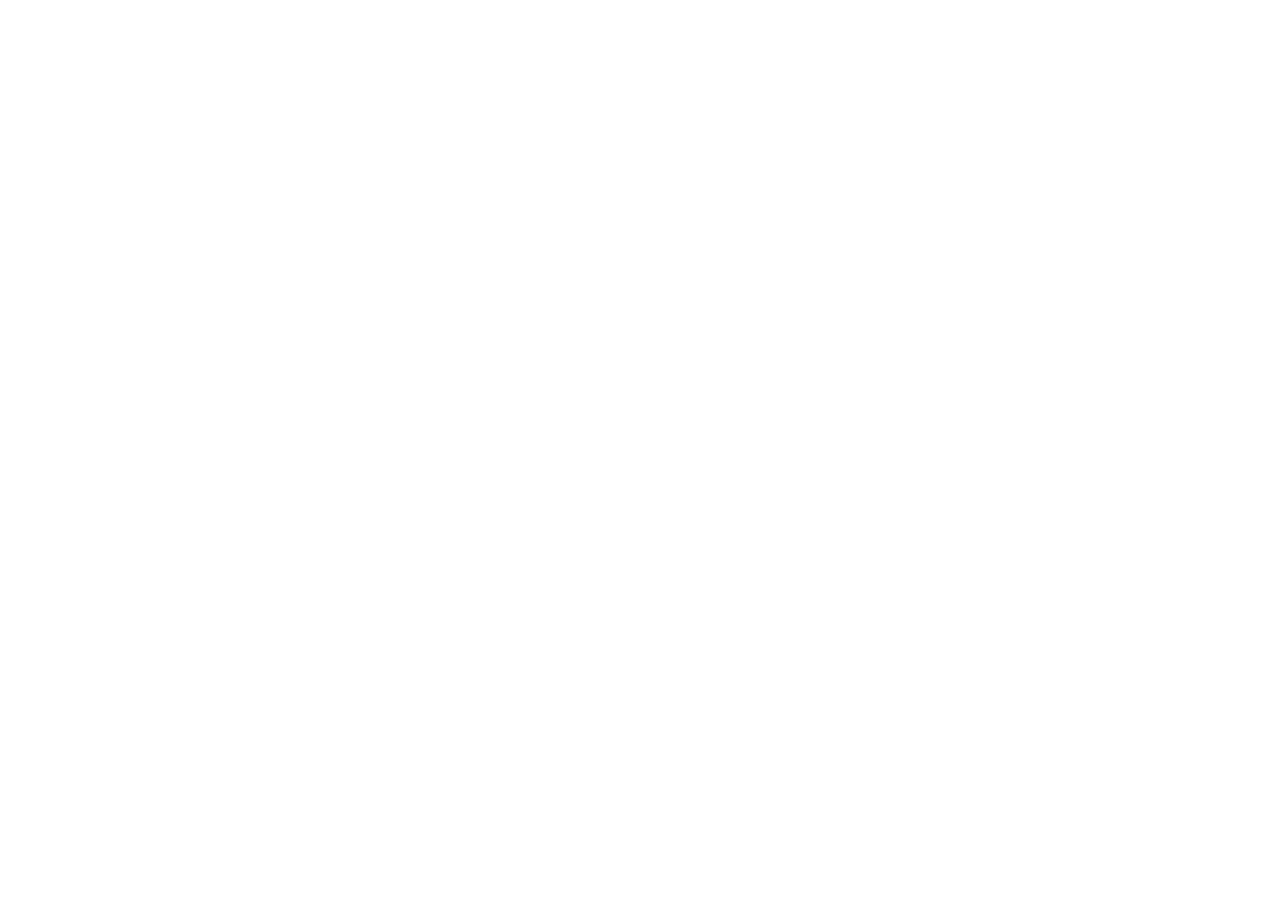
==== projeto/site/index.html @ 7c95956c "Feat: estruturação" ====
<!DOCTYPE html>
<html lang="en">
<head>
    <meta charset="UTF-8">
    <meta name="viewport" content="width=device-width, initial-scale=1.0">
    <title>Skate.log</title>
</head>
<body>
    
</body>
</html>
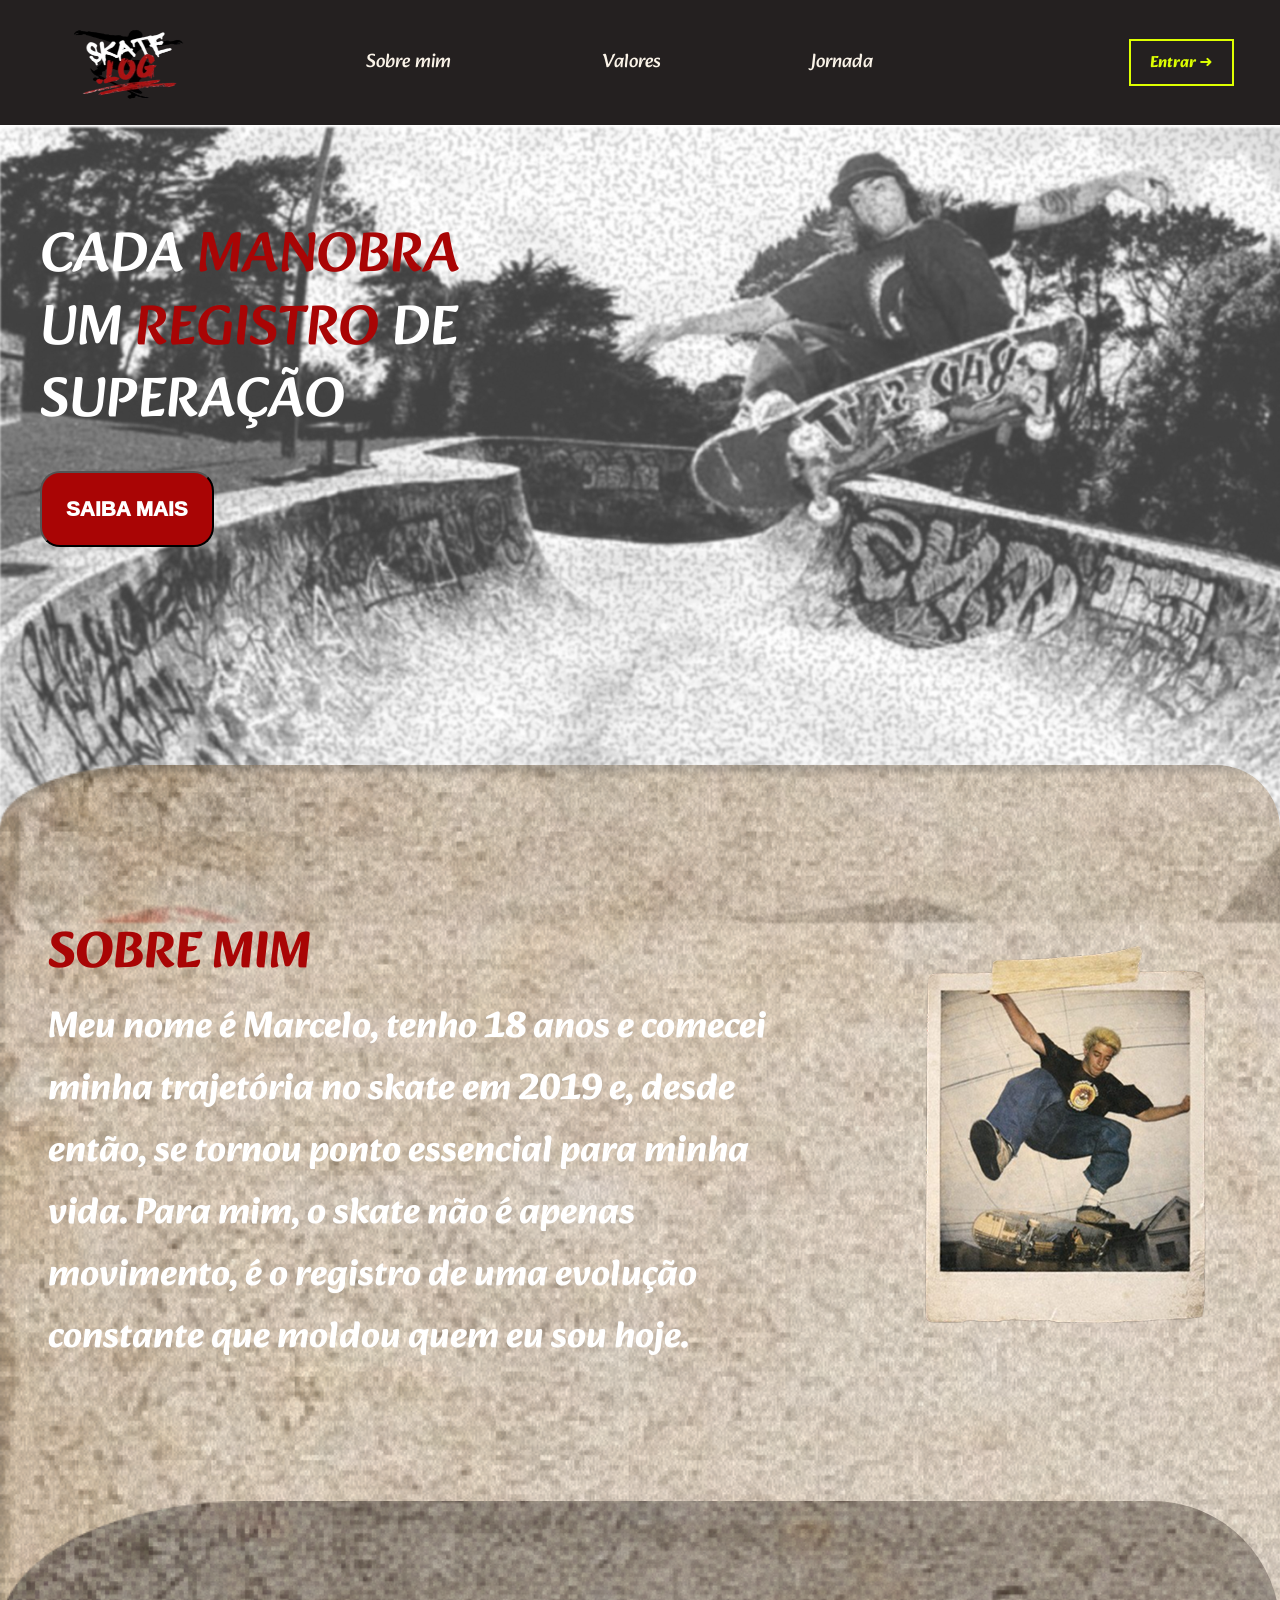
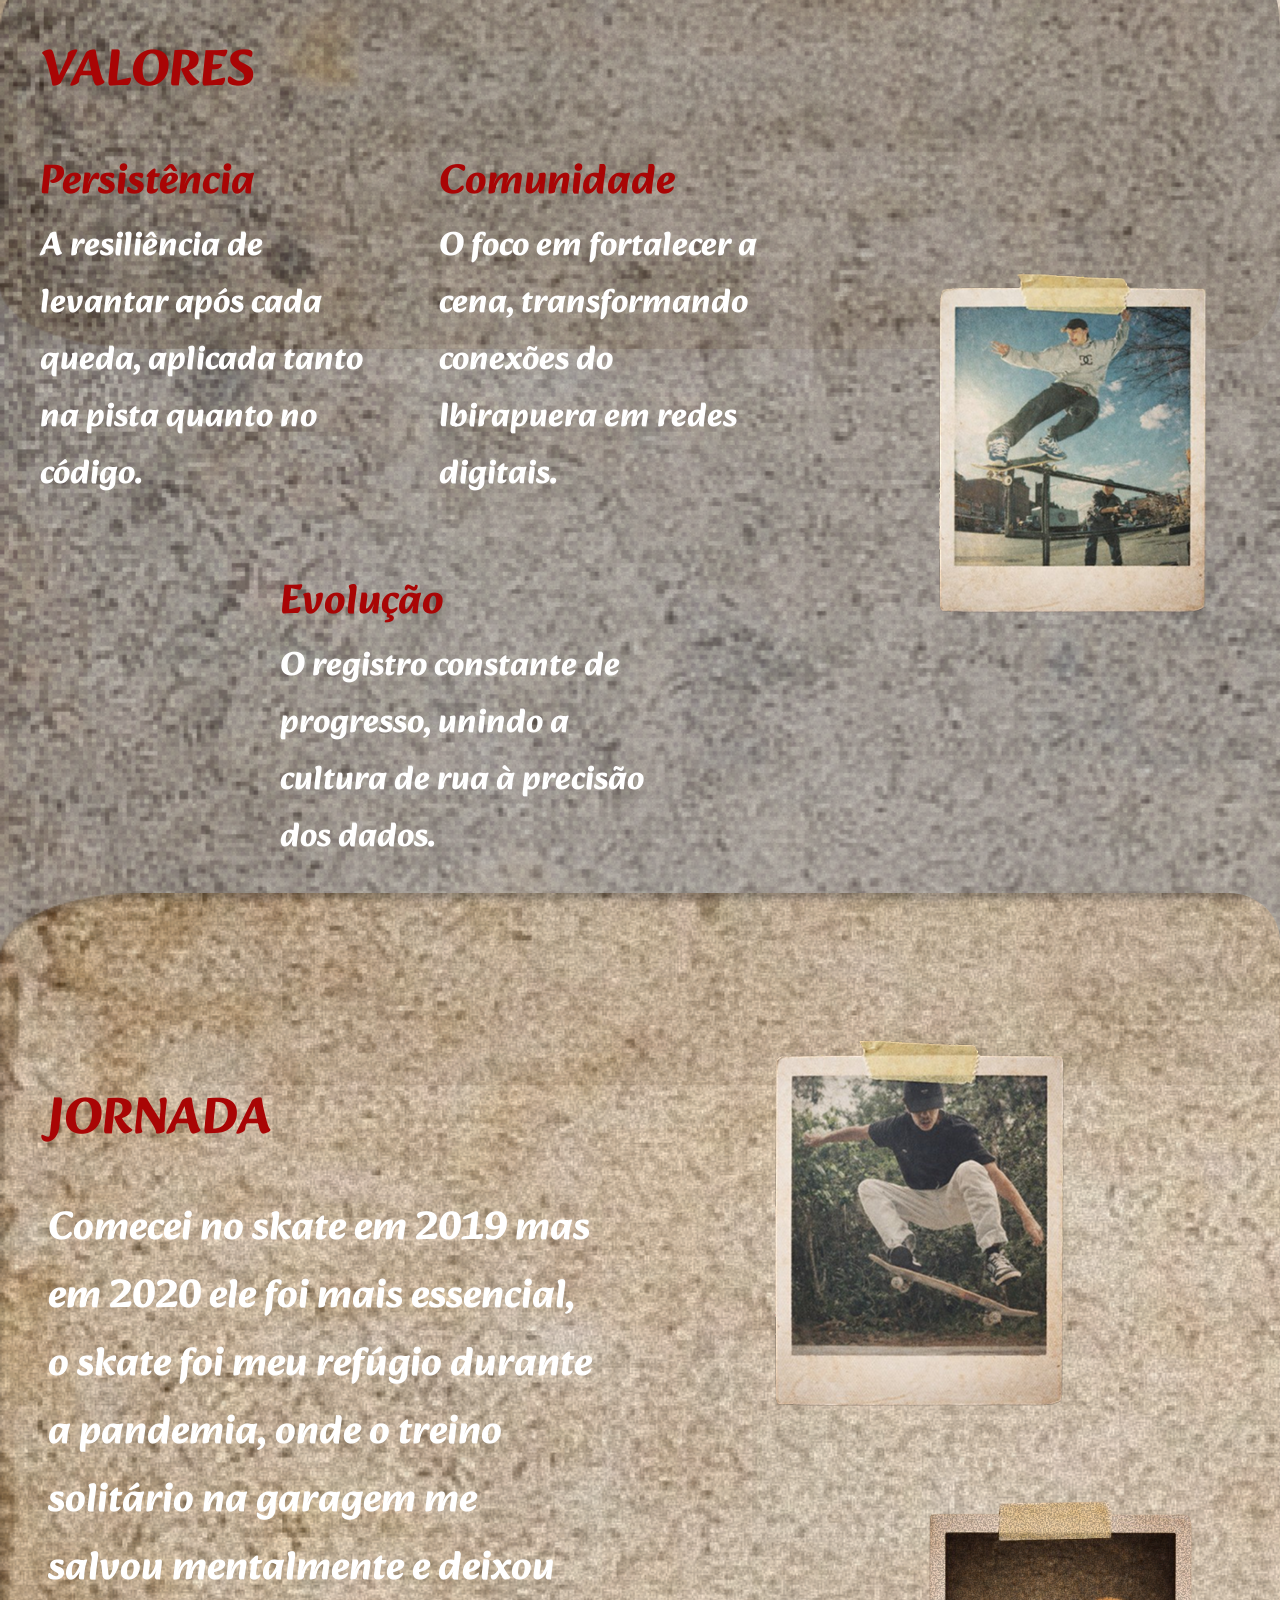
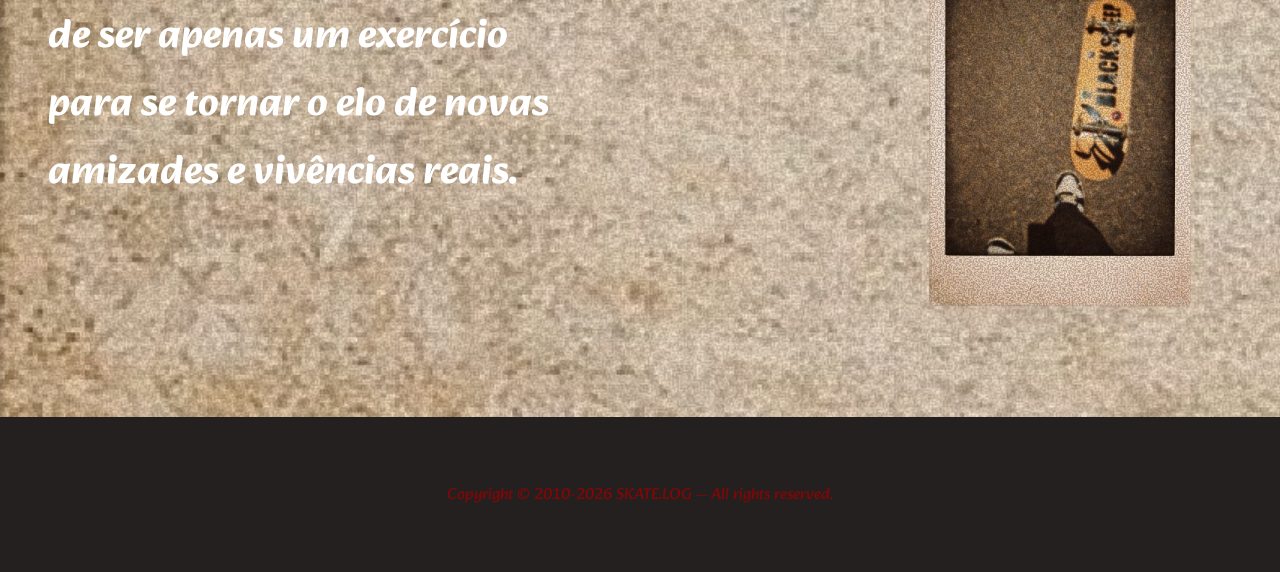
==== commit 35d67ecf: "Feat: Tela da home" ====
--- a/projeto/site/index.html
+++ b/projeto/site/index.html
@@ -1,11 +1,157 @@
 <!DOCTYPE html>
-<html lang="en">
+<html lang="pt-br">
 <head>
     <meta charset="UTF-8">
     <meta name="viewport" content="width=device-width, initial-scale=1.0">
     <title>Skate.log</title>
+    
+    
+    <!-- ESTILOS DA PÁGINA -->
+     <link rel="shortcut icon" href="img/logo.png" type="image/x-icon">
+    <link rel="stylesheet" href="./css/global.css">
+    <link rel="stylesheet" href="./css/home.css">
+
+
+    
 </head>
 <body>
-    
+<div class="page-wrapper">
+    <!-- PÁGINA HEADER -->
+    <header class="header">
+        <div class="container">
+            <img class="logo" src="img/logo.png" alt="">
+            <ul class="navbar">
+                <div class="section-header">
+                <li>
+                    <a href="#sobremim">
+                        <i class=""></i> Sobre mim
+                    </a>
+                </li>
+                <li>
+                    <a href="#valores">
+                        <i class="fa-regular fa-newspaper"></i> Valores
+                    </a>
+                </li>
+                <li>
+                    <a href="#journey">
+                        <i class="fa-solid fa-dollar-sign"></i> Jornada
+                    </a>
+                </li>
+                </div>
+                <li class="btn-enter">
+                    <a href="login.html">
+                        Entrar ➜
+                    </a>
+                </li>
+            </ul>
+        </div>
+    </header>
+
+    <!-- SEÇÃO HERO -->
+    <div class="section-hero">
+        <div class="container">
+            <div class="text-hero">
+                <p>
+                    CADA <span class="text-red">MANOBRA</span>  <br>
+                    UM <span class="text-red">REGISTRO</span> DE <br>
+                    SUPERAÇÃO 
+                </p>
+                <button class="btn-hero"><a href=""> SAIBA MAIS </a></button>
+            </div>
+            
+                
+            
+            
+            
+        </div>
+    </div>
+
+    <!-- SEÇÃO SOBREMIM -->
+     <div class="section-sobremim" id="sobremim">
+        <div class="container">
+            <div class="box-sobremim">
+                <div class="text-sobre">
+                    <h1 class="text-red">SOBRE MIM</h1>
+                    <p>
+                    Meu nome é Marcelo, tenho 18 anos e 
+                    comecei minha trajetória no skate em 2019 e,
+                    desde então, se tornou ponto essencial para minha vida.
+                    Para mim, o skate não é apenas movimento, é o registro de
+                    uma evolução constante que moldou quem eu sou hoje.
+                    </p>
+                </div>
+            
+                <img src="img/img_sobremim.png" alt="">
+            </div>
+        </div>
+    </div>
+
+    <!-- SEÇÃO VALORES -->
+    <div class="section-valores" id="valores">
+        <div class="container">
+            
+            <div class="conteudo-valores">
+                <div class="text-valores">
+                    <h1 class="text-red">VALORES</h1>
+                    <div class="valores-topo">
+                    <div class="valor-item item-1">
+                        <h2 class="text-red">Persistência</h2>
+                        <p>
+                            A resiliência de levantar após cada queda, aplicada tanto na pista quanto no código.
+                        </p>
+                    </div>
+                    <div class="valor-item item-2">
+                        <h2 class="text-red">Comunidade</h2>
+                        <p>
+                            O foco em fortalecer a cena, transformando conexões do Ibirapuera em redes digitais.
+                        </p>
+                    </div>
+                    </div>
+                    <div class="valor-item item-3">
+                        <h2 class="text-red">Evolução</h2>
+                        <p>
+                            O registro constante de progresso, unindo a cultura de rua à precisão dos dados.
+                        </p>
+                    </div>
+                </div>
+                    <div class="box-valores">
+                        <img src="img/img_valores.png" alt="">
+                    </div>
+            </div>
+        </div>
+    </div>
+
+    <!-- SEÇÃO JORNADA -->
+    <div class="section-journey" id="journey">
+        <div class="container">
+            <div class="text-journey">
+                <h1 class="text-red">JORNADA</h1>
+                <p>
+                    Comecei no skate em 2019 mas em 2020 ele foi mais essencial,
+                    o skate foi meu refúgio durante a pandemia, onde o treino solitário
+                    na garagem me salvou mentalmente e deixou de ser apenas um exercício
+                    para se tornar o elo de novas amizades e vivências reais.
+                </p>
+            </div>
+            <div class="box-journey">
+                <img class="jornada-topo" src="img/img_jornada1.png" alt="">
+                <img class="jornada-baixo" src="img/img_jornada2.png" alt="">
+            </div>
+        </div>
+    </div>
+
+
+    <!-- PÁGINA FOOTER -->
+    <footer>
+        <div class="container">
+            <div class="footer-inner">
+               
+                <p class="footer-copy">Copyright © 2010-2026 SKATE.LOG — All rights reserved.</p>
+            </div>
+        </div>
+    </footer>
+
+</div>
+
 </body>
 </html>
--- a/projeto/site/css/global.css
+++ b/projeto/site/css/global.css
@@ -0,0 +1,25 @@
+
+@import url('https://fonts.googleapis.com/css2?family=Alkatra:wght@400..700&display=swap');
+
+
+* {
+    margin: 0;
+    padding: 0;
+    box-sizing: border-box;
+}
+
+html {
+    scroll-behavior: smooth;
+}
+
+body {
+    min-height: 100vh;
+    width: 100%;
+    
+    font-family: "Alkatra", system-ui;
+    font-optical-sizing: auto;
+    font-style: normal;
+}
+
+
+
--- a/projeto/site/css/home.css
+++ b/projeto/site/css/home.css
@@ -0,0 +1,396 @@
+.page-wrapper {
+    width: 100%;
+    display: flex;
+    flex-direction: column;
+}
+
+.container {
+    max-width: 1200px;
+    width: 100%;
+    margin: 0 auto;
+    /* padding: 0 2rem; */
+}
+
+ul{
+    list-style-type: none;
+}
+
+.text-red { 
+    color: #A90505; 
+}
+
+.header {
+    background-color: #242020;
+    position: sticky;
+    top: 0;
+    z-index: 100;
+}
+
+.section-header{
+    display: flex;
+    justify-content: center;
+    gap: 9rem;
+    margin-right: 13rem;
+}
+
+.header .container {
+    display: flex;
+    /* justify-content: space-between; */
+    gap: 9rem;
+    align-items: center;
+    
+}
+
+.logo {
+    width: 11rem;
+    height: 7.8rem;
+    
+}
+
+.navbar {
+    display: flex;
+    align-items: center;
+    gap: 3rem;
+}
+
+.navbar a {
+    color:  #FAF3E8;
+    font-size: 1.2rem;
+    font-weight: 400;
+    text-decoration: none;
+    display: flex;
+    align-items: center;
+    gap: 0.4rem;
+    transition: opacity 0.2s;
+}
+
+.navbar a:hover { 
+    opacity: 0.75; 
+}
+
+
+.navbar .nav-separator {
+    color: rgba(250, 243, 232, 0.181);
+    font-size: 1.4rem;
+    cursor: default;
+    pointer-events: none;
+}
+
+
+.btn-enter a {
+    border: #DDFF00 solid 2px;
+    /* padding: 0.7rem 1.2rem;  */
+    padding-top: 0.5rem;
+    padding-bottom: 0.5rem;
+    padding-right: 1.2rem;
+    padding-left: 1.2rem;
+    font-weight: 700;
+    color: #DDFF00 ;
+    font-size: 1rem;
+    display: flex;
+    align-items: center;
+    /* gap: 0.4rem; */
+    transition: background-color 0.2s, transform 0.15s;
+}
+
+.btn-enter a:hover {
+    background-color:  #a4970b;
+    opacity: 1;
+    transform: translateY(-1px);
+}
+
+
+
+
+.section-hero {
+    background-image: url("../img/herobanner.png");
+    background-size: cover;
+    background-repeat: no-repeat;
+    /* min-height: 45rem; */
+    height: 50rem;
+    display: flex;
+    align-items: flex-start;
+    padding-top: 6rem;
+}
+
+.section-hero .container {
+    display: flex;
+    align-items: center;
+}
+
+
+
+.text-hero p {
+    font-size: 3.5rem;
+    font-weight: 500;
+    color: white;
+    line-height: 1.3;
+    padding-bottom: 2rem;
+}
+
+.btn-hero{
+    background-color: #A90505;
+    border-radius: 20px;
+    padding-right: 1.5rem;
+    padding-left: 1.5rem;
+    padding-top: 1.5rem;
+    padding-bottom: 1.5rem;
+    color: white;
+    font-size: 1.3rem;
+    font-weight: 1000;
+}
+
+.btn-hero a{
+    color: white;
+    text-decoration: none;
+}
+
+.btn-hero:hover {
+    background-color:  #930303;
+    opacity: 1;
+    transform: translateY(-1px);
+}
+
+.section-sobremim {
+    background-image: url("../img/sobremimbanner.png");
+    background-repeat: no-repeat;
+    background-size: cover;
+    padding: 8rem 3rem 10rem;
+    border-radius: 4rem;
+    margin-top: -10rem;
+    position: relative;
+    z-index: 10;
+    height: 74rem;
+}
+
+/* .boxes-sobremim {
+    display: flex;
+    width: 100%;
+    flex-direction: row;
+    align-items: center;
+    justify-content: center;
+    gap: 6rem;
+    flex-wrap: wrap;
+} */
+
+.box-sobremim {
+    margin-top: 0;
+    width: 100%;
+    display: flex;
+    flex-direction: row;
+    align-items: center;
+    gap: 6rem;
+}
+
+/* .box-sobremim img {
+    width: 100%;
+    max-width: 22rem;
+   
+    
+} */
+
+.box-sobremim img{
+    width: 22rem;
+}
+
+.box-sobremim p {
+    font-size: 2.3rem;
+    font-weight: 700;
+    color: white;
+    /* text-align: center; */
+}
+
+.box-sobremim h1{
+    font-size: 3.2rem;
+}
+
+.section-valores {
+    background-image: url("../img/valoresbanner.png");
+    background-repeat: no-repeat;
+    background-size: cover;
+    width: 100%;
+    padding: 8rem 0;
+    /* border-top-left-radius: 4%; */
+    border-top-right-radius: 8rem;
+    margin-top: -28rem;
+    position: relative;
+    z-index: 10;
+    margin-bottom: 7rem;
+    height: 74rem;
+}
+
+.conteudo-valores {
+    display: flex;
+    flex-direction: row; /* Texto e Imagem Lado a Lado */
+    align-items: center;
+    justify-content: center;
+    gap: 6rem;
+    width: 100%;
+}
+
+.conteudo-valores h1{
+    font-size: 3.2rem;
+}
+
+.conteudo-valores h2{
+    font-size: 2.3rem;
+}
+
+
+
+.section-valores .container {
+    display: flex;
+    justify-content: center;
+    align-items: center;
+    /* gap: 6rem; */
+    flex-wrap: wrap;
+}
+
+.valores-topo {
+    display: flex;         /* Faz Persistência e Comunidade ficarem lado a lado */
+    flex-direction: row;
+    gap: 4rem;             /* Espaço entre os dois de cima */
+    width: 100%;
+    justify-content: space-between;
+}
+
+.text-valores {
+    display: flex;
+    flex-direction: column;
+    gap: 2rem;
+    max-width: 45rem; /* Ajuste para não ocupar a tela toda */
+}
+
+.valor-item {
+    max-width: 24rem; /* Limita a largura de cada bloquinho */
+}
+
+/* Primeiro item fica na esquerda (padrão) */
+.item-1 {
+    align-self: flex-start;
+}
+
+/* Segundo item vai para a direita */
+.item-2 {
+    align-self: flex-end; 
+    margin-right: -7rem; /* Ajuste esse valor para "entrar" um pouco na direção da imagem se quiser */
+}
+
+/* Terceiro item fica no meio ou um pouco mais para a esquerda */
+.item-3 {
+    align-self: flex-end;
+    margin-top: 2rem;
+}
+
+.text-journey { 
+    max-width: 34rem;
+ }
+
+/* .text-valores{
+    font-size: 2rem;
+    color: white;
+    margin-bottom: 2rem;
+} */
+.text-valores h2{
+    font-size: 2.6rem;
+    font-weight: 1000;
+}
+.text-valores p {
+    font-size: 2.1rem;
+    color: white;
+    font-weight: 700;
+    /* text-align: justify; */
+    /* line-height: 1.75; */
+}
+
+.box-valores{
+    margin-left: 8rem;
+}
+
+.box-valores img {
+    width: 22rem;
+}
+
+.section-journey {
+    background-image: url("../img/jornadabanner.png");
+    background-repeat: no-repeat;
+    background-size: cover;
+    width: 100%;
+    padding: 8rem 0;
+    border-top-left-radius: 4%;
+    border-top-right-radius: 4%;
+    margin-top: -19rem;
+    position: relative;
+    z-index: 10;
+    margin-bottom: -5rem;
+}
+
+.section-journey .container {
+    display: flex;
+    justify-content: center;
+    align-items: flex-start;
+    gap: 8rem;
+    /* flex-wrap: wrap; */
+}
+.text-journey {
+    padding-top: 3.5rem;
+    display: flex;
+    flex-direction: column;
+    gap: 2rem;
+    /* max-width: 50rem; Ajuste para não ocupar a tela toda */
+    /* flex: 1; */
+    /* min-width: 300px; */
+
+}
+
+.box-journey {
+    display: flex;
+    flex-direction: column; /* Deixa uma foto sobre a outra */
+    gap: 2rem;
+    flex-shrink: 0;        /* CRUCIAL: Impede que a caixa de imagens diminua */
+    width: 32rem;          /* Define o tamanho fixo da coluna de imagens */
+}
+
+
+
+.text-journey p {
+    font-size: 2.5rem;
+    color: white;
+    font-weight: 700;
+    /* text-align: justify; */
+    /* line-height: 1.75; */
+}
+
+.text-journey h1{
+    font-size: 3.2rem;
+}
+
+.jornada-topo{
+    align-self: flex-start;
+}
+
+.jornada-baixo{
+    align-self: flex-end;
+}
+
+footer {
+    background-color: #242020;
+    color: #930303;
+    z-index: 11;
+}
+
+.footer-inner {
+    display: flex;
+    flex-direction: column;
+    align-items: center;
+    /* gap: 2.25rem; */
+    /* padding: 3.5rem 2rem; */
+    padding-top: 4rem;
+    padding-bottom: 4rem;
+}
+
+.footer-copy {
+    font-size: 1rem;
+    text-align: center;
+    opacity: 0.8;
+}
